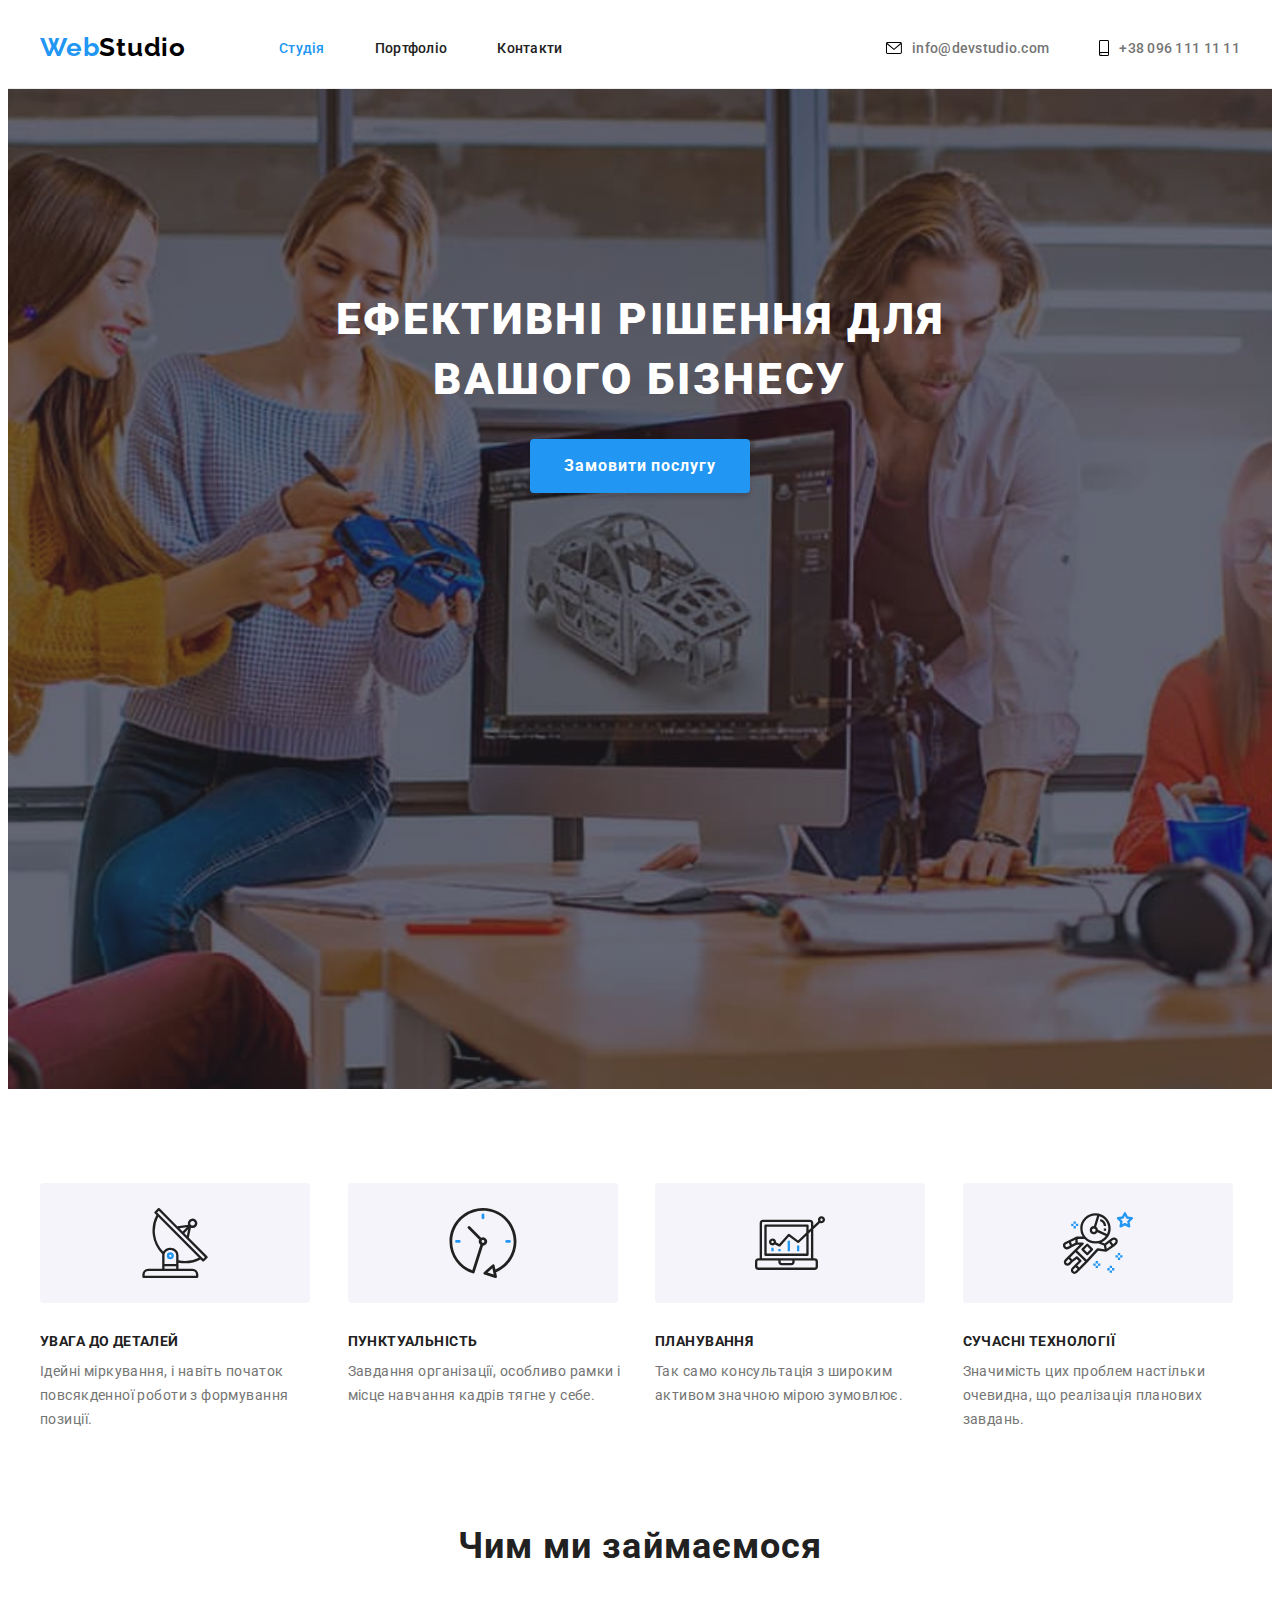
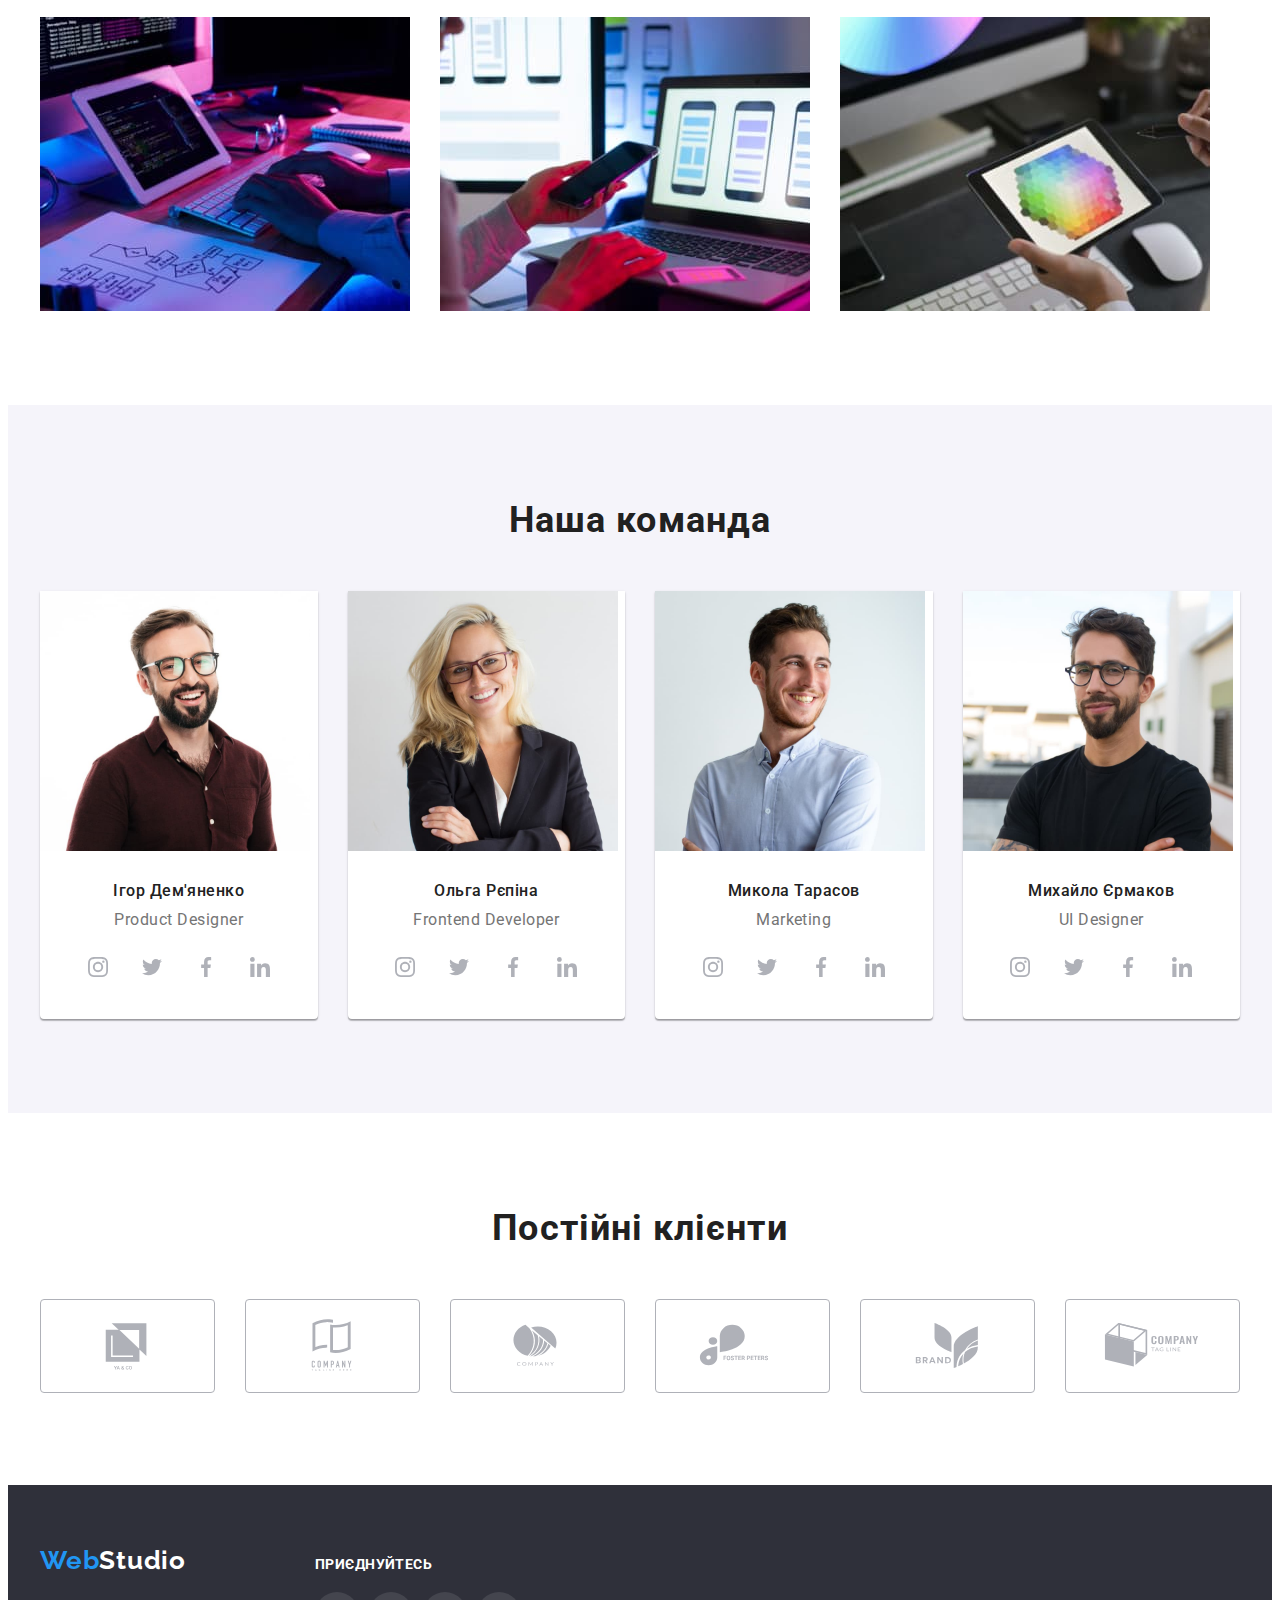
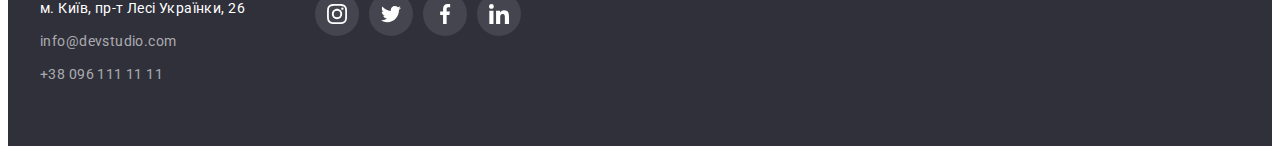
==== index.html @ 185c6478 "dz4" ====
<!DOCTYPE html>
<html lang="uk">
  <head>
    <meta charset="UTF-8" />
    <meta http-equiv="X-UA-Compatible" content="IE=edge" />
    <meta name="viewport" content="width=device-width, initial-scale=1.0" />
    <title>Студія</title>
    <link rel="preconnect" href="https://fonts.googleapis.com" />
    <link rel="preconnect" href="https://fonts.gstatic.com" crossorigin />
    <link
      href="https://fonts.googleapis.com/css2?family=Raleway:wght@700&family=Roboto:wght@400;500;700;900&display=swap"
      rel="stylesheet"
    />
    <link
      rel="stylesheet"
      href="https://cdnjs.cloudflare.com/ajax/libs/modern-normalize/1.1.0/modern-normalize.min.css"
      integrity="sha512-wpPYUAdjBVSE4KJnH1VR1HeZfpl1ub8YT/NKx4PuQ5NmX2tKuGu6U/JRp5y+Y8XG2tV+wKQpNHVUX03MfMFn9Q=="
      crossorigin="anonymous"
      referrerpolicy="no-referrer"
    />
    <link rel="stylesheet" href="./css/styles.css" />
  </head>

  <body>
    <header class="header">
      <div class="container header-cont">
        <nav class="header-navigation">
          <a class="header-logo link" href="./index.html" lang="en">
            <span class="header-logo-part">Web</span>Studio</a
          >
          <ul class="header-list list">
            <li class="header-item">
              <a class="header-link link current" href="./index.html">Студія</a>
            </li>
            <li class="header-item">
              <a class="header-link link" href="./portfolio.html">Портфоліо</a>
            </li>
            <li class="header-item">
              <a class="header-link link" href="#">Контакти</a>
            </li>
          </ul>
        </nav>
        <ul class="header-adress list">
          <li class="header-adres-list">
            <a class="header-mail link" href="mailto:info@devstudio.com">
              <svg class="mail-icon" width="16" height="12">
                <use href="./images/icons.svg#icon-mail"></use>
              </svg>
              info@devstudio.com</a
            >
          </li>
          <li class="header-adres-list">
            <a class="header-tel link" href="tel:+380961111111">
              <svg class="tel-icon" width="10" height="16">
                <use href="./images/icons.svg#icon-smartphone"></use>
              </svg>
              +38 096 111 11 11</a
            >
          </li>
        </ul>
      </div>
    </header>

    <main>
      <section class="slogan">
        <div class="container">
          <h1 class="slogan-title">Ефективні рішення для вашого бізнесу</h1>
          <button class="slogan-btn" type="button">Замовити послугу</button>
        </div>
      </section>

      <section class="section">
        <div class="container">
          <h2 class="visually-hidden">Наші особливості</h2>
          <ul class="experience-list">
            <li class="experience-item list">
              <div class="experience-box">
                <svg class="experience-icon" width="70" height="70">
                  <use href="./images/icons.svg#icon-antenna"></use>
                </svg>
              </div>
              <h3 class="experience-title">Увага до деталей</h3>
              <p class="experience-description">
                Ідейні міркування, і навіть початок повсякденної роботи з
                формування позиції.
              </p>
            </li>
            <li class="experience-item list">
              <div class="experience-box">
                <svg class="experience-icon" width="70" height="70">
                  <use href="./images/icons.svg#icon-clock"></use>
                </svg>
              </div>
              <h3 class="experience-title">Пунктуальність</h3>
              <p class="experience-description">
                Завдання організації, особливо рамки і місце навчання кадрів
                тягне у себе.
              </p>
            </li>
            <li class="experience-item list">
              <div class="experience-box">
                <svg class="experience-icon" width="70" height="70">
                  <use href="./images/icons.svg#icon-diagram"></use>
                </svg>
              </div>
              <h3 class="experience-title">Планування</h3>
              <p class="experience-description">
                Так само консультація з широким активом значною мірою зумовлює.
              </p>
            </li>
            <li class="experience-item list">
              <div class="experience-box">
                <svg class="experience-icon" width="70" height="70">
                  <use href="./images/icons.svg#icon-astronaut"></use>
                </svg>
              </div>
              <h3 class="experience-title">Сучасні технології</h3>
              <p class="experience-description">
                Значимість цих проблем настільки очевидна, що реалізація
                планових завдань.
              </p>
            </li>
          </ul>
        </div>
      </section>

      <section class="section what-we-do">
        <div class="container">
          <h2 class="what-we-do-title">Чим ми займаємося</h2>
          <ul class="what-we-do-list">
            <li class="list">
              <img
                class="what-we-do-icon"
                src="./images/img_1.jpg"
                alt="Руки за клавіатурою"
                width="370"
                height="294"
              />
            </li>
            <li class="list">
              <img
                class="what-we-do-icon"
                src="./images/img_2.jpg"
                alt="Руки зі смартоном"
                width="370"
                height="294"
              />
            </li>
            <li class="list">
              <img
                class="what-we-do-icon"
                src="./images/img_3.jpg"
                alt="Руки зі планшетом"
                width="370"
                height="294"
              />
            </li>
          </ul>
        </div>
      </section>

      <section class="section team">
        <div class="container">
          <h2 class="team-title">Наша команда</h2>
          <ul class="team-list">
            <li class="team-item list">
              <img
                src="./images/team_card_1_igor.jpg"
                alt="Усміхненний бородань в окулярах"
                width="270"
                height="260"
              />
              <div class="team-about-container">
                <h3 class="team-hero">Ігор Дем'яненко</h3>
                <p class="team-hero-prof" lang="en">Product Designer</p>
                <ul class="team-soc-list list">
                  <li class="team-soc-item">
                    <a
                      href=""
                      target="_blank"
                      rel="noopener noreferrer nofollow"
                      class="team-soc-link link"
                    >
                      <svg class="team-soc-icon" width="20" height="20">
                        <use href="./images/icons.svg#icon-instagram"></use>
                      </svg>
                    </a>
                  </li>
                  <li class="team-soc-item">
                    <a
                      href=""
                      target="_blank"
                      rel="noopener noreferrer nofollow"
                      class="team-soc-link link"
                    >
                      <svg class="team-soc-icon" width="20" height="20">
                        <use href="./images/icons.svg#icon-twitter"></use>
                      </svg>
                    </a>
                  </li>
                  <li class="team-soc-item">
                    <a
                      href=""
                      target="_blank"
                      rel="noopener noreferrer nofollow"
                      class="team-soc-link link"
                    >
                      <svg class="team-soc-icon" width="20" height="20">
                        <use href="./images/icons.svg#icon-facebook"></use>
                      </svg>
                    </a>
                  </li>
                  <li class="team-soc-item">
                    <a
                      href=""
                      target="_blank"
                      rel="noopener noreferrer nofollow"
                      class="team-soc-link link"
                    >
                      <svg class="team-soc-icon" width="20" height="20">
                        <use href="./images/icons.svg#icon-linkedin"></use>
                      </svg>
                    </a>
                  </li>
                </ul>
              </div>
            </li>
            <li class="team-item list">
              <img
                src="./images/team_card_2_olha.jpg"
                alt="Єдина дівчина"
                width="270"
                height="260"
              />
              <div class="team-about-container">
                <h3 class="team-hero">Ольга Рєпіна</h3>
                <p class="team-hero-prof" lang="en">Frontend Developer</p>
                <ul class="team-soc-list list">
                  <li class="team-soc-item">
                    <a
                      href=""
                      target="_blank"
                      rel="noopener noreferrer nofollow"
                      class="team-soc-link link"
                    >
                      <svg class="team-soc-icon" height="20" width="20">
                        <use href="./images/icons.svg#icon-instagram"></use>
                      </svg>
                    </a>
                  </li>
                  <li class="team-soc-item">
                    <a
                      href=""
                      target="_blank"
                      rel="noopener noreferrer nofollow"
                      class="team-soc-link link"
                    >
                      <svg class="team-soc-icon" height="20" width="20">
                        <use href="./images/icons.svg#icon-twitter"></use>
                      </svg>
                    </a>
                  </li>
                  <li class="team-soc-item">
                    <a
                      href=""
                      target="_blank"
                      rel="noopener noreferrer nofollow"
                      class="team-soc-link link"
                    >
                      <svg class="team-soc-icon" height="20" width="20">
                        <use href="./images/icons.svg#icon-facebook"></use>
                      </svg>
                    </a>
                  </li>
                  <li class="team-soc-item">
                    <a
                      href=""
                      target="_blank"
                      rel="noopener noreferrer nofollow"
                      class="team-soc-link link"
                    >
                      <svg class="team-soc-icon" height="20" width="20">
                        <use href="./images/icons.svg#icon-linkedin"></use>
                      </svg>
                    </a>
                  </li>
                </ul>
              </div>
            </li>
            <li class="team-item list">
              <img
                src="./images/team_card_3_mykola.jpg"
                alt="Усміхнений парубок без окулрів"
                width="270"
                height="260"
              />
              <div class="team-about-container">
                <h3 class="team-hero">Микола Тарасов</h3>
                <p class="team-hero-prof" lang="en">Marketing</p>
                <ul class="team-soc-list list">
                  <li class="team-soc-item">
                    <a
                      href=""
                      target="_blank"
                      rel="noopener noreferrer nofollow"
                      class="team-soc-link link"
                    >
                      <svg class="team-soc-icon" height="20" width="20">
                        <use href="./images/icons.svg#icon-instagram"></use>
                      </svg>
                    </a>
                  </li>
                  <li class="team-soc-item">
                    <a
                      href=""
                      target="_blank"
                      rel="noopener noreferrer nofollow"
                      class="team-soc-link link"
                    >
                      <svg class="team-soc-icon" height="20" width="20">
                        <use href="./images/icons.svg#icon-twitter"></use>
                      </svg>
                    </a>
                  </li>
                  <li class="team-soc-item">
                    <a
                      href=""
                      target="_blank"
                      rel="noopener noreferrer nofollow"
                      class="team-soc-link link"
                    >
                      <svg class="team-soc-icon" height="20" width="20">
                        <use href="./images/icons.svg#icon-facebook"></use>
                      </svg>
                    </a>
                  </li>
                  <li class="team-soc-item">
                    <a
                      href=""
                      target="_blank"
                      rel="noopener noreferrer nofollow"
                      class="team-soc-link link"
                    >
                      <svg class="team-soc-icon" height="20" width="20">
                        <use href="./images/icons.svg#icon-linkedin"></use>
                      </svg>
                    </a>
                  </li>
                </ul>
              </div>
            </li>
            <li class="team-item list">
              <img
                src="./images/team_card_4_mykhaylo.jpg"
                alt="Щось підозрюючий бородань в окулярах"
                width="270"
                height="260"
              />
              <div class="team-about-container">
                <h3 class="team-hero">Михайло Єрмаков</h3>
                <p class="team-hero-prof" lang="en">UI Designer</p>
                <ul class="team-soc-list list">
                  <li class="team-soc-item">
                    <a
                      href=""
                      target="_blank"
                      rel="noopener noreferrer nofollow"
                      class="team-soc-link link"
                    >
                      <svg class="team-soc-icon" height="20" width="20">
                        <use href="./images/icons.svg#icon-instagram"></use>
                      </svg>
                    </a>
                  </li>
                  <li class="team-soc-item">
                    <a
                      href=""
                      target="_blank"
                      rel="noopener noreferrer nofollow"
                      class="team-soc-link link"
                    >
                      <svg class="team-soc-icon" height="20" width="20">
                        <use href="./images/icons.svg#icon-twitter"></use>
                      </svg>
                    </a>
                  </li>
                  <li class="team-soc-item">
                    <a
                      href=""
                      target="_blank"
                      rel="noopener noreferrer nofollow"
                      class="team-soc-link link"
                    >
                      <svg class="team-soc-icon" height="20" width="20">
                        <use href="./images/icons.svg#icon-facebook"></use>
                      </svg>
                    </a>
                  </li>
                  <li class="team-soc-item">
                    <a
                      href=""
                      target="_blank"
                      rel="noopener noreferrer nofollow"
                      class="team-soc-link link"
                    >
                      <svg class="team-soc-icon" height="20" width="20">
                        <use href="./images/icons.svg#icon-linkedin"></use>
                      </svg>
                    </a>
                  </li>
                </ul>
              </div>
            </li>
          </ul>
        </div>
      </section>
      <section class="section">
        <div class="container">
          <h2 class="partner-title">Постійні клієнти</h2>
          <ul class="partner-list list">
            <li class="partner-item">
              <a
                href=""
                target="_blank"
                rel="noopener noreferrer nofollow"
                class="partner-link link"
              >
                <svg class="partner-icon" width="106" height="60">
                  <use href="./images/icons.svg#icon-Logo1"></use>
                </svg>
              </a>
            </li>
            <li class="partner-item">
              <a
                href=""
                target="_blank"
                rel="noopener noreferrer nofollow"
                class="partner-link link"
              >
                <svg class="partner-icon" width="106" height="60">
                  <use href="./images/icons.svg#icon-Logo2"></use>
                </svg>
              </a>
            </li>
            <li class="partner-item">
              <a
                href=""
                target="_blank"
                rel="noopener noreferrer nofollow"
                class="partner-link link"
              >
                <svg class="partner-icon" width="106" height="60">
                  <use href="./images/icons.svg#icon-Logo3"></use>
                </svg>
              </a>
            </li>
            <li class="partner-item">
              <a
                href=""
                target="_blank"
                rel="noopener noreferrer nofollow"
                class="partner-link link"
              >
                <svg class="partner-icon" width="106" height="60">
                  <use href="./images/icons.svg#icon-Logo4"></use>
                </svg>
              </a>
            </li>
            <li class="partner-item">
              <a
                href=""
                target="_blank"
                rel="noopener noreferrer nofollow"
                class="partner-link link"
              >
                <svg class="partner-icon" width="106" height="60">
                  <use href="./images/icons.svg#icon-Logo5"></use>
                </svg>
              </a>
            </li>
            <li class="partner-item">
              <a
                href=""
                target="_blank"
                rel="noopener noreferrer nofollow"
                class="partner-link link"
              >
                <svg class="partner-icon" width="106" height="60">
                  <use href="./images/icons.svg#icon-Logo6"></use>
                </svg>
              </a>
            </li>
          </ul>
        </div>
      </section>
    </main>

    <footer class="footer">
      <div class="container footer-cont">
        <div class="footer-right">
          <a class="footer-logo link" href="./index.html" lang="en">
            <span class="footer-logo-part">Web</span>Studio</a
          >
          <address class="footer-adress">
            <ul class="footer-link list">
              <li class="footer-list-link">
                <a
                  class="footer-address link"
                  href="https://goo.gl/maps/BE6YMUcG3WjpmZPy9"
                  target="_blank"
                  rel="noopener noreferrer nofollow"
                  >м. Київ, пр-т Лесі Українки, 26</a
                >
              </li>
              <li class="footer-list-link">
                <a class="footer-list link" href="mailto:info@devstudio.com"
                  >info@devstudio.com</a
                >
              </li>
              <li class="footer-list-link">
                <a class="footer-list link" href="tel:+380961111111"
                  >+38 096 111 11 11</a
                >
              </li>
            </ul>
          </address>
        </div>
        <div class="footer-soc-left">
          <h2 class="footer-soc-title">приєднуйтесь</h2>
          <ul class="footer-soc-list list">
            <li class="footer-soc-item">
              <a href="" class="footer-soc-link link">
                <svg class="footer-soc-icon" width="20" height="20">
                  <use href="./images/icons.svg#icon-instagram"></use>
                </svg>
              </a>
            </li>
            <li class="footer-soc-item">
              <a href="" class="footer-soc-link link">
                <svg class="footer-soc-icon" width="20" height="20">
                  <use href="./images/icons.svg#icon-twitter"></use>
                </svg>
              </a>
            </li>
            <li class="footer-soc-item">
              <a href="" class="footer-soc-link link">
                <svg class="footer-soc-icon" width="20" height="20">
                  <use href="./images/icons.svg#icon-facebook"></use>
                </svg>
              </a>
            </li>
            <li class="footer-soc-item">
              <a href="" class="footer-soc-link link">
                <svg class="footer-soc-icon" width="20" height="20">
                  <use href="./images/icons.svg#icon-linkedin"></use>
                </svg>
              </a>
            </li>
          </ul>
        </div>
      </div>
    </footer>
  </body>
</html>
---- css/styles.css ----
body {
  font-family: "roboto", sans-serif;
  background-color: var(--gray-white);
  color: var(--maine_color);
}

.list {
  list-style: none;
}

.link {
  text-decoration: none;
}

:root {
  --maine_color: #757575;
  --gray-black-logo: #000000;
  --gray-blue: #2196f3;
  --gray-black: #212121;
  --gray-background: #2f303a;
  --gray-white: #ffffff;
  --gray-blue-button: #188ce8;
  --team-background: #f5f4fa;
  --footer-background: #2f303a;
  --footer-address: rgba(255, 255, 255, 0.6);
  --color-box: #eeeeee;
  --ramka-top: #ececec;
  --border-color: #afb1b8;
  --footer-icon: rgba(255, 255, 255, 0.1);
}

p,
h1,
h2,
h3,
h4,
h5,
h6 {
  margin: 0;
}

ul,
ol {
  margin: 0;
  padding-left: 0;
}

button {
  cursor: pointer;
}

address {
  font-style: normal;
}

img {
  display: block;
  max-width: 100%;
  height: auto;
}

.container {
  width: 1200px;
  padding-right: 15px;
  padding-left: 15px;
  margin: 0 auto;
  /* outline: 2px solid red; */
}

.section {
  padding: 94px 0;
}

/* !!!!!!!!!!HEADER!!!!!!!!!! */

.header {
  background-color: var(--gray-white);
  border-bottom: 1px solid var(--ramka-top);
}

.header-cont {
  display: flex;
  justify-content: space-between;
}

.header-logo {
  font-family: "Raleway", sans-serif;
  font-weight: 700;
  font-size: 26px;
  line-height: calc(31 / 26);
  letter-spacing: 0.03em;
  color: var(--gray-black-logo);
  margin-right: 93px;
  padding-top: 24px;
  padding-bottom: 25px;
}

.header-logo-part {
  color: var(--gray-blue);
}

.header-navigation {
  display: flex;
}

.header-list {
  display: flex;
  gap: 50px;
}

.header-link {
  font-weight: 500;
  font-size: 14px;
  line-height: calc(16 / 14);
  letter-spacing: 0.02em;
  color: var(--gray-black);
  padding: 32px 0;
  display: block;
}

.header-link:hover,
.header-link:focus {
  color: var(--gray-blue);
}

.current {
  color: var(--gray-blue);
}

.header-adress {
  display: flex;
  gap: 50px;
}

.header-tel {
  font-weight: 500;
  font-size: 14px;
  line-height: calc(16 / 14);
  letter-spacing: 0.02em;
  color: inherit;
  padding: 32px 0;
  display: flex;
  align-items: center;
  justify-content: center;
}

.header-tel:hover,
.header-tel:focus {
  color: var(--gray-blue);
}

.header-tel:hover .tel-icon,
.header-tel:focus .tel-icon {
  fill: var(--gray-blue);
}

.tel-icon {
  margin-right: 10px;
}

.header-mail {
  font-weight: 500;
  font-size: 14px;
  line-height: calc(16 / 14);
  letter-spacing: 0.02em;
  color: inherit;
  padding: 32px 0;
  display: flex;
  align-items: center;
  justify-content: center;
}

.header-mail:hover,
.header-mail:focus {
  color: var(--gray-blue);
}

.mail-icon {
  margin-right: 10px;
}

.header-mail:hover .mail-icon,
.header-mail:focus .mail-icon {
  fill: var(--gray-blue);
}

/* !!!!!!!!!!!!!MAIN!!!!!!!!!!!!!!! */
/*!!!!!!!!!!! SECTION-1!!!!!!!!!! */

.slogan {
  background-color: var(--gray-background);
  background-image: linear-gradient(
      to right,
      rgba(47, 48, 58, 0.4),
      rgba(47, 48, 58, 0.4)
    ),
    url(../images/hero_background.jpg);
  background-repeat: no-repeat;
  background-position: center;
  background-size: cover;
  text-align: center;
  padding-top: 200px;
  padding-bottom: 200px;
  min-height: 600px;
  max-width: 1600px;
}

.slogan-title {
  font-weight: 900;
  font-size: 44px;
  line-height: calc(60 / 44);
  letter-spacing: 0.06em;
  text-transform: uppercase;
  color: var(--gray-white);
  display: block;
  max-width: 696px;
  margin-left: auto;
  margin-right: auto;
}

.slogan-btn {
  box-shadow: 0px 4px 4px rgba(0, 0, 0, 0.15);
  border-color: transparent;
  border-radius: 4px;
  background-color: var(--gray-blue);
  font-family: inherit;
  font-style: normal;
  font-weight: 700;
  font-size: 16px;
  line-height: calc(30 / 16);
  text-align: center;
  letter-spacing: 0.06em;
  color: var(--gray-white);
  margin-top: 30px;
  min-width: 216px;
  padding: 10px 32px;
}

.slogan-btn:hover,
.slogan-btn:focus {
  background-color: var(--gray-blue-button);
}

/* !!!!!!!!!!SECTION-2 !!!!!!!!!!*/

.visually-hidden {
  position: absolute;
  white-space: nowrap;
  width: 1px;
  height: 1px;
  overflow: hidden;
  border: 0;
  padding: 0;
  clip: rect(0 0 0 0);
  clip-path: inset(50%);
  margin: -1px;
}

.experience-list {
  display: flex;
  gap: 30px;
}

.experience-item {
  flex-basis: calc((100% - 90px) / 4);
}

.experience-title {
  font-weight: 700;
  font-size: 14px;
  line-height: calc(16 / 14);
  letter-spacing: 0.03em;
  text-transform: uppercase;
  color: var(--gray-black);
  margin-bottom: 10px;
}

.experience-description {
  font-size: 14px;
  line-height: calc(24 / 14);
  letter-spacing: 0.03em;
}

.experience-box {
  width: 270px;
  height: 120px;
  display: flex;
  align-items: center;
  justify-content: center;
  background-color: var(--team-background);
  border-radius: 4px;
  margin-bottom: 30px;
}

/*!!!!!!!!!!!SECTION-3!!!!!!!!!!!! */

.what-we-do {
  padding-top: 0;
}

.what-we-do-title {
  font-weight: 700;
  font-size: 36px;
  line-height: calc(42 / 36);
  text-align: center;
  letter-spacing: 0.03em;
  color: var(--gray-black);
  margin-bottom: 50px;
}

.what-we-do-list {
  display: flex;
  gap: 30px;
}

.what-we-do-icon {
  flex-basis: calc((100% - 60px) / 3);
}

/*!!!!!!!!!!!!!SECTION-4!!!!!!!!! */

.team {
  background-color: var(--team-background);
}

.team-list {
  display: flex;
  gap: 30px;
}

.team-title {
  font-weight: 700;
  font-size: 36px;
  line-height: calc(42 / 36);
  text-align: center;
  letter-spacing: 0.03em;
  color: var(--gray-black);
  margin-bottom: 50px;
}

.team-item {
  box-shadow: 0px 1px 3px rgba(0, 0, 0, 0.12), 0px 1px 1px rgba(0, 0, 0, 0.14),
    0px 2px 1px rgba(0, 0, 0, 0.2);
  border-radius: 0px 0px 4px 4px;
  background-color: var(--gray-white);
  flex-basis: calc((100% - 90px) / 4);
}

.team-hero {
  font-weight: 500;
  font-size: 16px;
  line-height: calc(19 / 16);
  text-align: center;
  letter-spacing: 0.03em;
  color: var(--gray-black);
  margin-bottom: 10px;
}

.team-hero-prof {
  font-size: 16px;
  line-height: calc(19 / 16);
  text-align: center;
  letter-spacing: 0.03em;
  margin-bottom: 16px;
}

.team-about-container {
  padding: 30px 0;
}

.team-soc-list {
  display: flex;
  justify-content: center;
  gap: 10px;
}

.team-soc-item {
  height: 44px;
  width: 44px;
}

.team-soc-link {
  width: 100%;
  height: 100%;
  background: var(--gray-white);
  border-radius: 50%;
  display: flex;
  align-items: center;
  justify-content: center;
}

.team-soc-icon {
  fill: var(--border-color);
}

.team-soc-link:hover,
.team-soc-link:focus {
  background-color: var(--gray-blue);
}

.team-soc-link:hover .team-soc-icon,
.team-soc-link:focus .team-soc-icon {
  fill: var(--gray-white);
}

/* !!!!!!!!!!!SECTION-5!!!!!!!! */

.partner-title {
  font-weight: 700;
  font-size: 36px;
  line-height: calc(42 / 36);
  text-align: center;
  letter-spacing: 0.03em;
  color: var(--gray-black);
  margin-bottom: 50px;
}

.partner-list {
  display: flex;
  gap: 30px;
}

.partner-item {
  display: flex;
  flex-basis: calc((100% - 150px) / 6);
  height: 92px;
}

.partner-link {
  width: 100%;
  height: 100%;
  border: 1px solid var(--border-color);
  border-radius: 4px;
  display: flex;
  align-items: center;
  justify-content: center;
}

.partner-link:hover,
:focus {
  border-color: var(--gray-blue);
}

.partner-icon {
  fill: var(--border-color);
}

.partner-link:hover .partner-icon,
.partner-link:focus .partner-icon {
  fill: var(--gray-blue);
}

/* !!!!!!!!!!!FOOTER!!!!!!!! */
.footer {
  background-color: var(--footer-background);
  padding-top: 60px;
  padding-bottom: 60px;
}

.footer-cont {
  display: flex;
  align-items: baseline;
}

.footer-logo {
  font-family: "Raleway", sans-serif;
  font-weight: 700;
  font-size: 26px;
  line-height: calc(31 / 26);
  letter-spacing: 0.03em;
  color: var(--gray-white);
}

.footer-logo-part {
  color: var(--gray-blue);
}

.footer-adress {
  margin-top: 20px;
}

.footer-address {
  font-style: normal;
  font-size: 14px;
  line-height: calc(24 / 14);
  letter-spacing: 0.03em;
  color: var(--gray-white);
  display: block;
}

.footer-address:hover,
.footer-address:focus {
  color: var(--gray-blue);
}

.footer-list-link {
  margin-bottom: 9px;
}

.footer-list-link:last-child {
  margin-bottom: 0;
}

.footer-list {
  font-style: normal;
  font-size: 14px;
  line-height: calc(24 / 14);
  letter-spacing: 0.03em;
  color: var(--footer-address);
  display: block;
}

.footer-list:hover,
.footer-list:focus {
  color: var(--gray-blue);
}

.footer-soc-left {
  margin-left: 70px;
}

.footer-soc-title {
  font-weight: 700;
  font-size: 14px;
  line-height: 16px;
  letter-spacing: 0.03em;
  text-transform: uppercase;
  color: var(--gray-white);
  margin-bottom: 20px;
}

.footer-soc-list {
  display: flex;
  justify-content: center;
  gap: 10px;
}

.footer-soc-item {
  height: 44px;
  width: 44px;
}

.footer-soc-link {
  width: 100%;
  height: 100%;
  background: var(--footer-icon);
  border-radius: 50%;
  display: flex;
  align-items: center;
  justify-content: center;
}

.footer-soc-icon {
  fill: var(--gray-white);
}

.footer-soc-link:hover,
.footer-soc-link:focus {
  background-color: var(--gray-blue);
}

/* !!!!!!!!!!!!!PORTFOLIO!!!!!!!!!!!!! */
/* !!!!!!!!!!!!!!BUTTONS!!!!!!!!!!!!!!*/

.hero-list-btn {
  display: flex;
  margin-bottom: 50px;
  justify-content: center;
  align-items: center;
  gap: 8px;
}

.hero-btn {
  border-radius: 4px;
  font-family: inherit;
  background-color: var(--team-background);
  border-color: transparent;
  font-weight: 500;
  font-size: 16px;
  line-height: calc(26 / 16);
  text-align: center;
  letter-spacing: 0.03em;
  color: var(--gray-black);
  padding: 6px 22px;
  min-width: 73px;
}

.hero-btn:hover,
.hero-btn:focus {
  background-color: var(--gray-blue);
  color: var(--gray-white);
  box-shadow: 0px 3px 1px rgba(0, 0, 0, 0.1), 0px 1px 2px rgba(0, 0, 0, 0.08),
    0px 2px 2px rgba(0, 0, 0, 0.12);
  border-radius: 4px;
}

/*!!!!!!!!!!!!!!!IMAGES!!!!!!!!!!!!!*/

.hero-list-icn {
  display: flex;
  flex-wrap: wrap;
  gap: 30px;
}

.hero-link {
  background-color: var(--gray-white);
  flex-basis: calc((100% - 60px) / 3);
}

.portfolio-link {
  background-color: var(--gray-white);
  display: block;
}

.portfolio-link:hover,
:focus {
  box-shadow: 0px 1px 1px rgba(0, 0, 0, 0.12), 0px 4px 4px rgba(0, 0, 0, 0.06),
    1px 4px 6px rgba(0, 0, 0, 0.16);
}

.hero-about {
  padding: 20px 24px;
  min-width: 322px;
  border-right-width: 1px;
  border-right-style: solid;
  border-right-color: var(--color-box);
  border-bottom-width: 1px;
  border-bottom-style: solid;
  border-bottom-color: var(--color-box);
  border-left-width: 1px;
  border-left-style: solid;
  border-left-color: var(--color-box);
}

.hero-title {
  font-weight: 700;
  font-size: 18px;
  line-height: calc(36 / 18);
  letter-spacing: 0.06em;
  color: var(--gray-black);
  display: block;
}

.hero-p {
  font-size: 16px;
  line-height: calc(30 / 16);
  letter-spacing: 0.03em;
  color: var(--maine_color);
  display: block;
  margin-top: 4px;
}
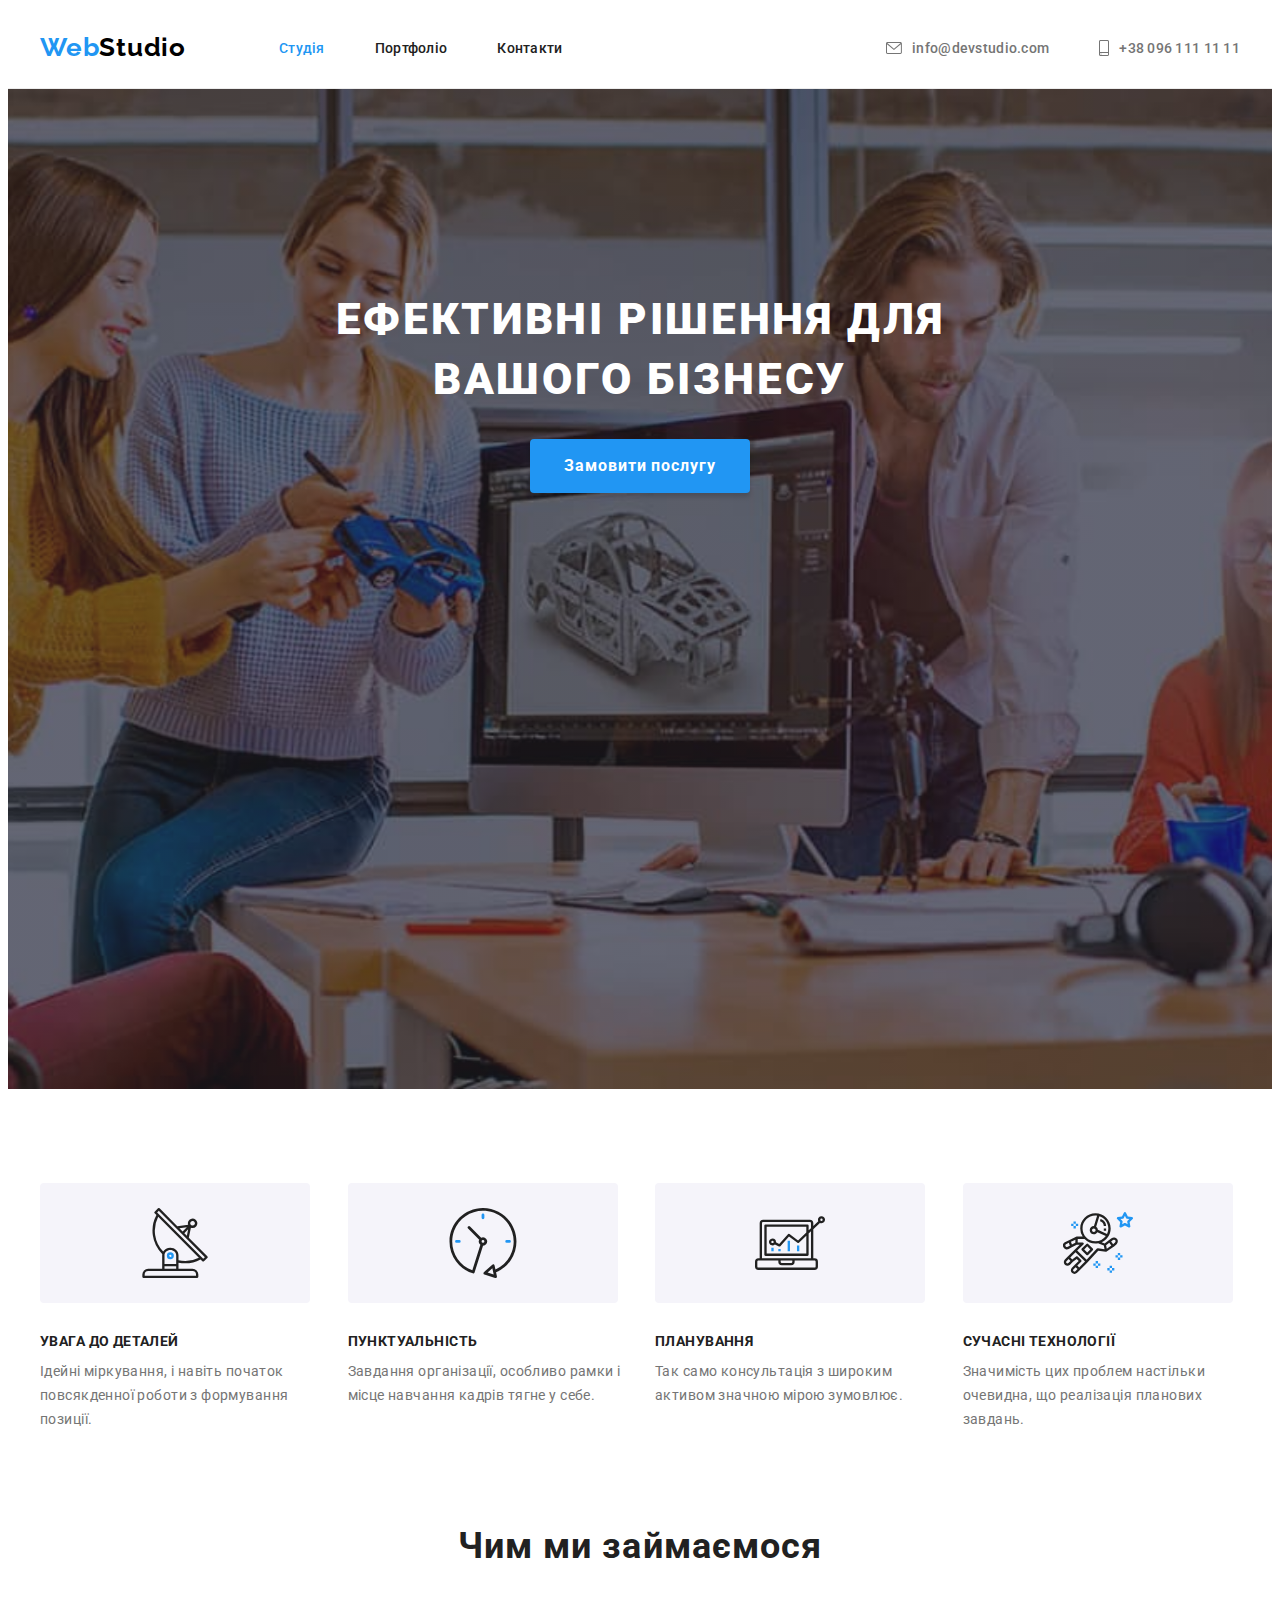
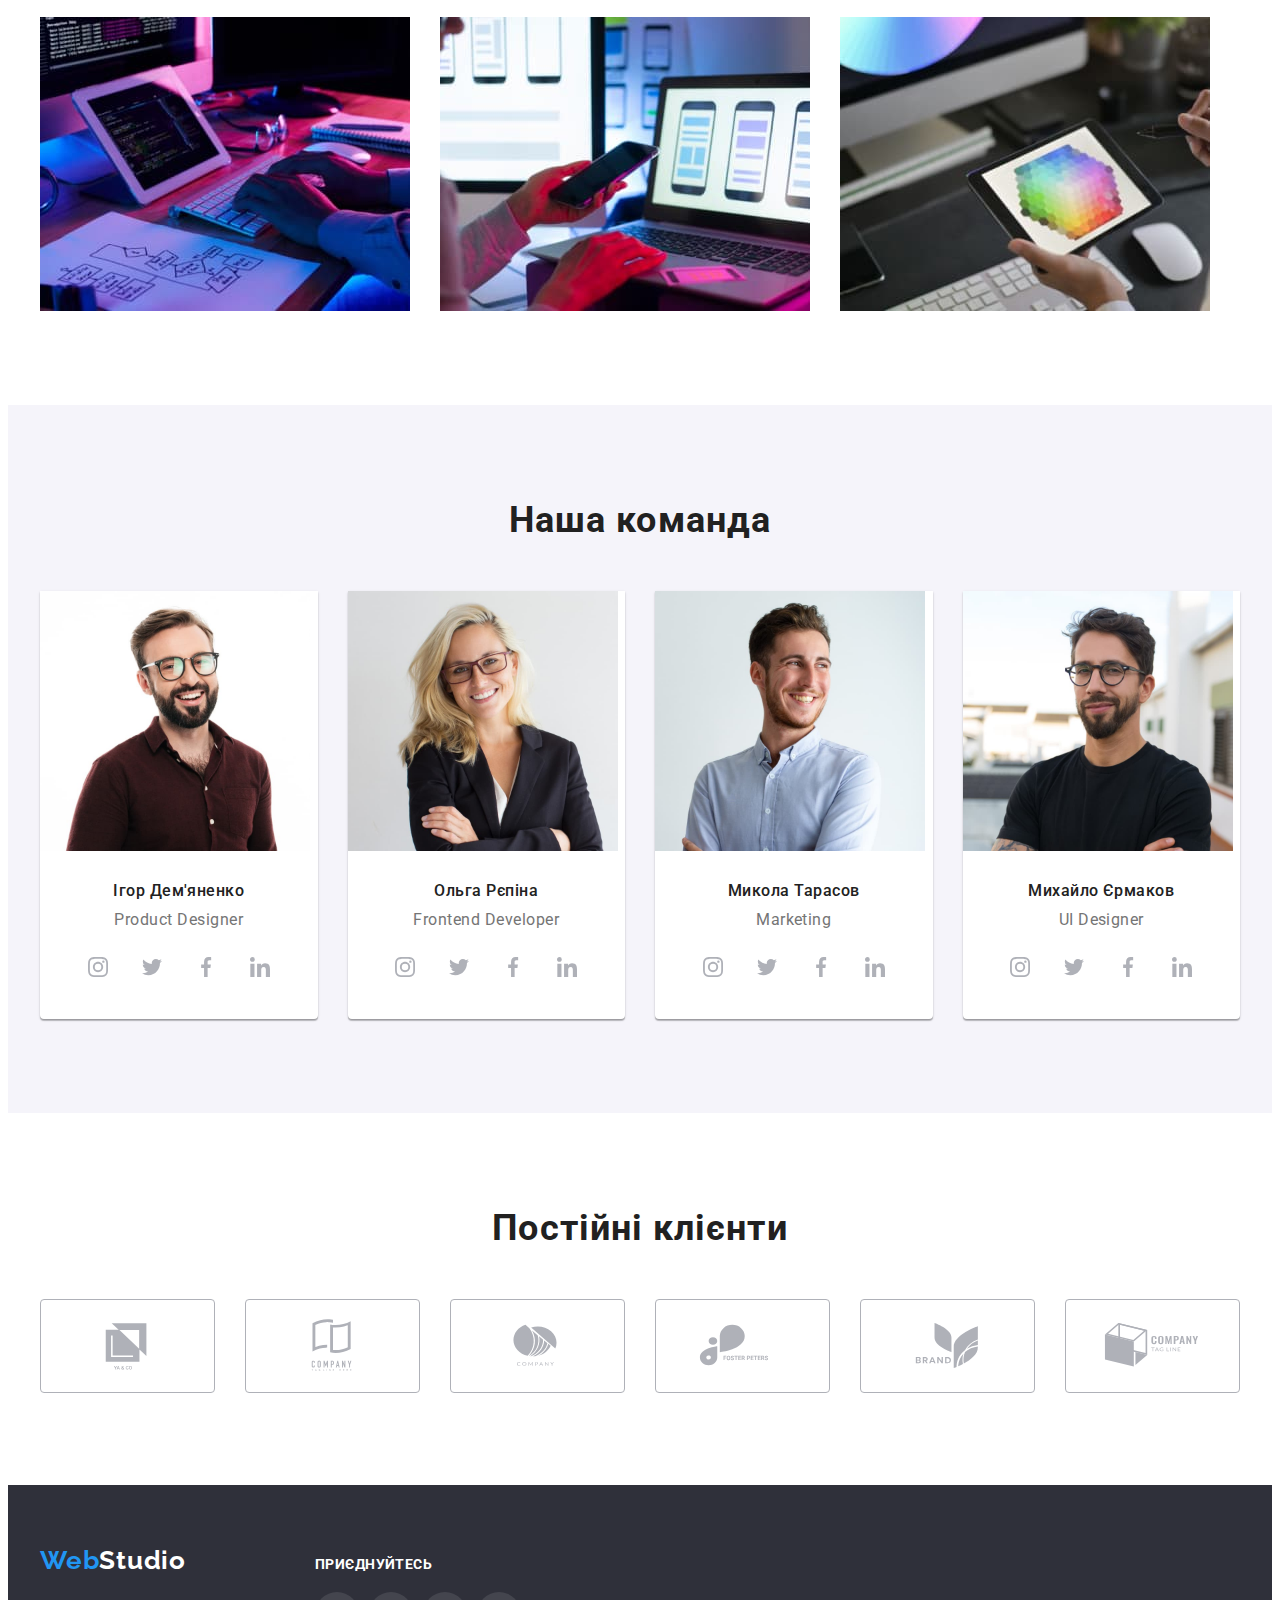
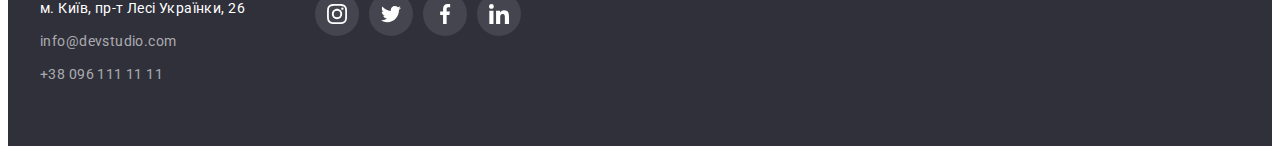
==== commit a590d420: "pr" ====
--- a/index.html
+++ b/index.html
@@ -494,6 +494,7 @@
         </div>
       </section>
     </main>
+
 
     <footer class="footer">
       <div class="container footer-cont">
--- a/css/styles.css
+++ b/css/styles.css
@@ -27,6 +27,7 @@
   --ramka-top: #ececec;
   --border-color: #afb1b8;
   --footer-icon: rgba(255, 255, 255, 0.1);
+  --slogan-bg: #c4c4c4;
 }
 
 p,
@@ -156,6 +157,7 @@
 
 .tel-icon {
   margin-right: 10px;
+  fill: var(--maine_color);
 }
 
 .header-mail {
@@ -177,6 +179,7 @@
 
 .mail-icon {
   margin-right: 10px;
+  fill: var(--maine_color);
 }
 
 .header-mail:hover .mail-icon,
@@ -188,7 +191,7 @@
 /*!!!!!!!!!!! SECTION-1!!!!!!!!!! */
 
 .slogan {
-  background-color: var(--gray-background);
+  background-color: var(--slogan-bg);
   background-image: linear-gradient(
       to right,
       rgba(47, 48, 58, 0.4),
@@ -203,6 +206,7 @@
   padding-bottom: 200px;
   min-height: 600px;
   max-width: 1600px;
+  margin: 0 auto;
 }
 
 .slogan-title {
@@ -436,17 +440,20 @@
   justify-content: center;
 }
 
-.partner-link:hover,
+/* .partner-link:hover,
 :focus {
   border-color: var(--gray-blue);
-}
+} */
 
 .partner-icon {
   fill: var(--border-color);
 }
 
+.partner-link:hover,
+.partner-link:focus,
 .partner-link:hover .partner-icon,
 .partner-link:focus .partner-icon {
+  border-color: var(--gray-blue);
   fill: var(--gray-blue);
 }
 
@@ -612,8 +619,9 @@
   display: block;
 }
 
+
 .portfolio-link:hover,
-:focus {
+.portfolio-link:focus {
   box-shadow: 0px 1px 1px rgba(0, 0, 0, 0.12), 0px 4px 4px rgba(0, 0, 0, 0.06),
     1px 4px 6px rgba(0, 0, 0, 0.16);
 }
@@ -648,4 +656,4 @@
   color: var(--maine_color);
   display: block;
   margin-top: 4px;
-}
+}